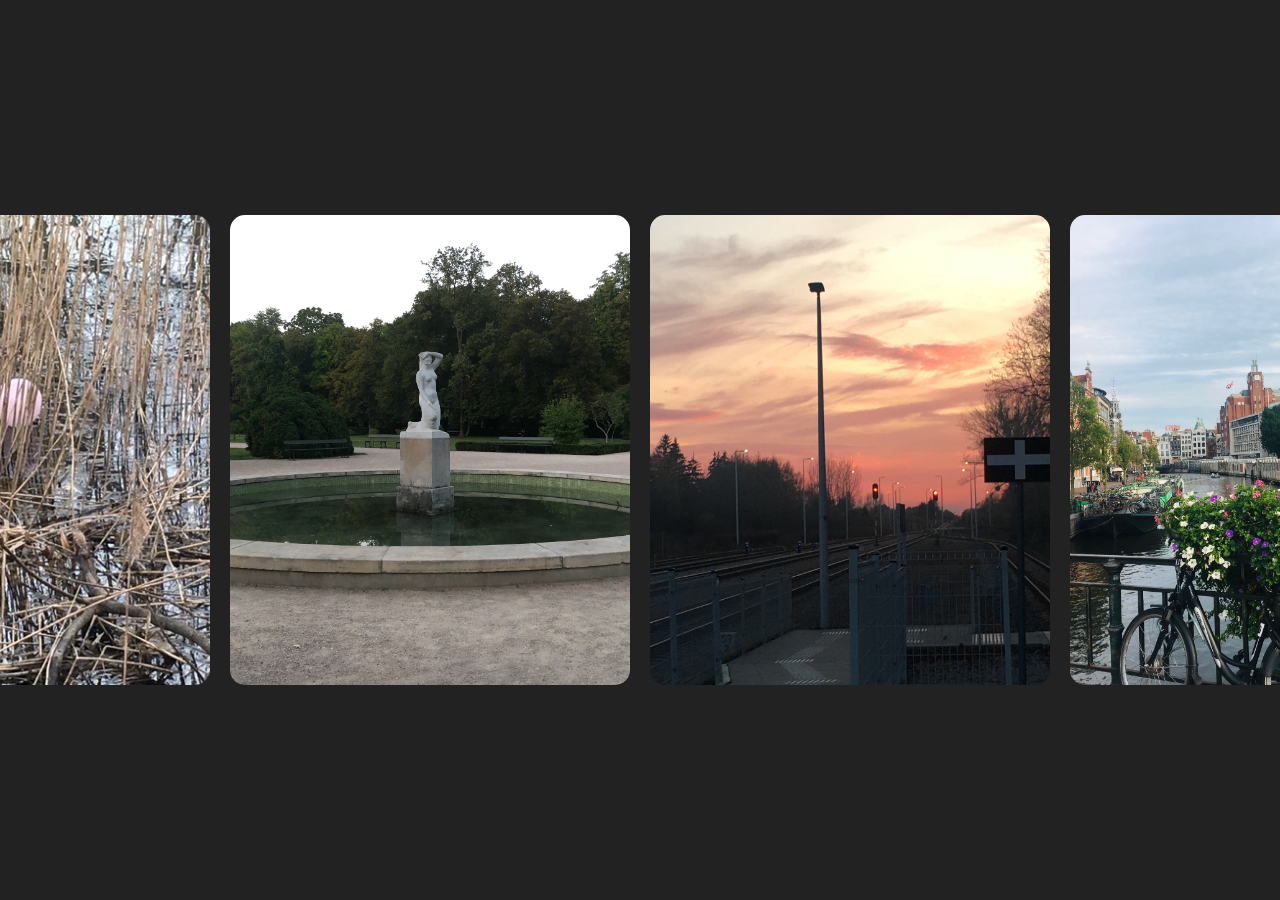
==== gallery/index.html @ ca4377ac "Add files via upload" ====
<html>
    <head>
        <title>Gallery</title>
        <link rel="stylesheet" type="text/css" href="gstyle.css">
    </head>
    <body>
        <div class="container">
        <div class="box image1 expanded"></div>
        <div class="box image2 expanded"></div>
        <div class="box image3 expanded"></div>
        <div class="box image4 expanded"></div>
        </div>
        <script type="text/javascript" src="script.js">
        </script>
    </body>
</html>
---- gallery/gstyle.css ----
body{
    display:flex;
    justify-content: center;
    align-items: center;
    height: 100vh;
    margin: 0;
    background-color: #222;
}
.container{
    text-align: center;
    display: flex;
    justify-content: center;
    align-items: center;
}
.box {
    width: 40px;
    height: 450px;
    background-color: burlywood;
    margin: 10px;
    cursor: pointer;
    transition: width 0.3s ease-in, heihght 0.3s ease-in;
    border-radius: 15px;
    background-size: cover;
    background-position: center;

}
.expanded{
    width:400px;
    height: 470px;

}
.image1 {
    background-image: url('image1.jpeg');
    
}
.image2 {
    background-image: url('image2.jpeg');
 
}
.image3 {
    background-image: url('image3.jpeg');
   
}
.image4 {
    background-image: url('image4.jpeg');
    
}
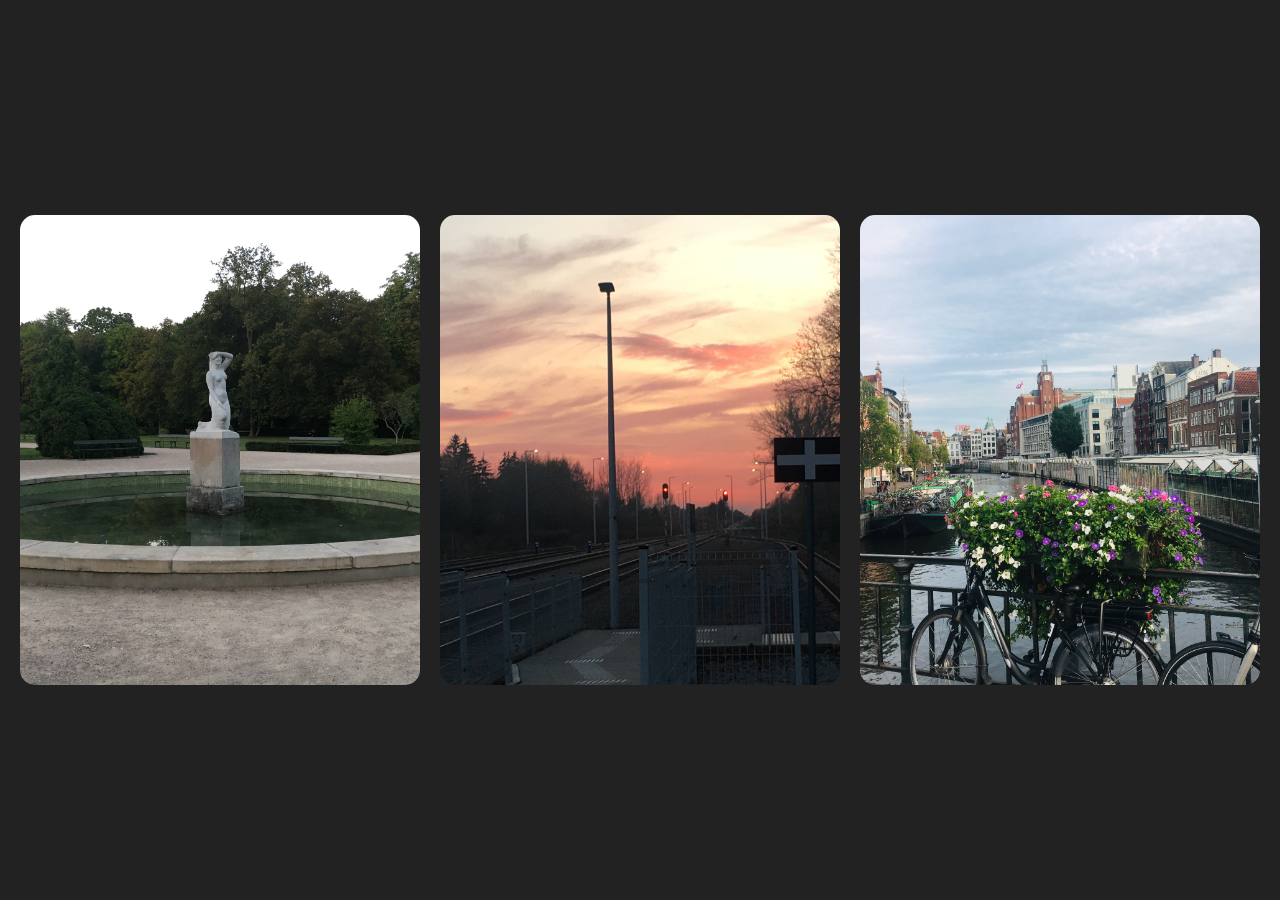
==== commit 3ef8d082: "Update index.html" ====
--- a/gallery/index.html
+++ b/gallery/index.html
@@ -9,6 +9,7 @@
         <div class="box image2 expanded"></div>
         <div class="box image3 expanded"></div>
         <div class="box image4 expanded"></div>
+     <div class="box image5 expanded"></div>
         </div>
         <script type="text/javascript" src="script.js">
         </script>
